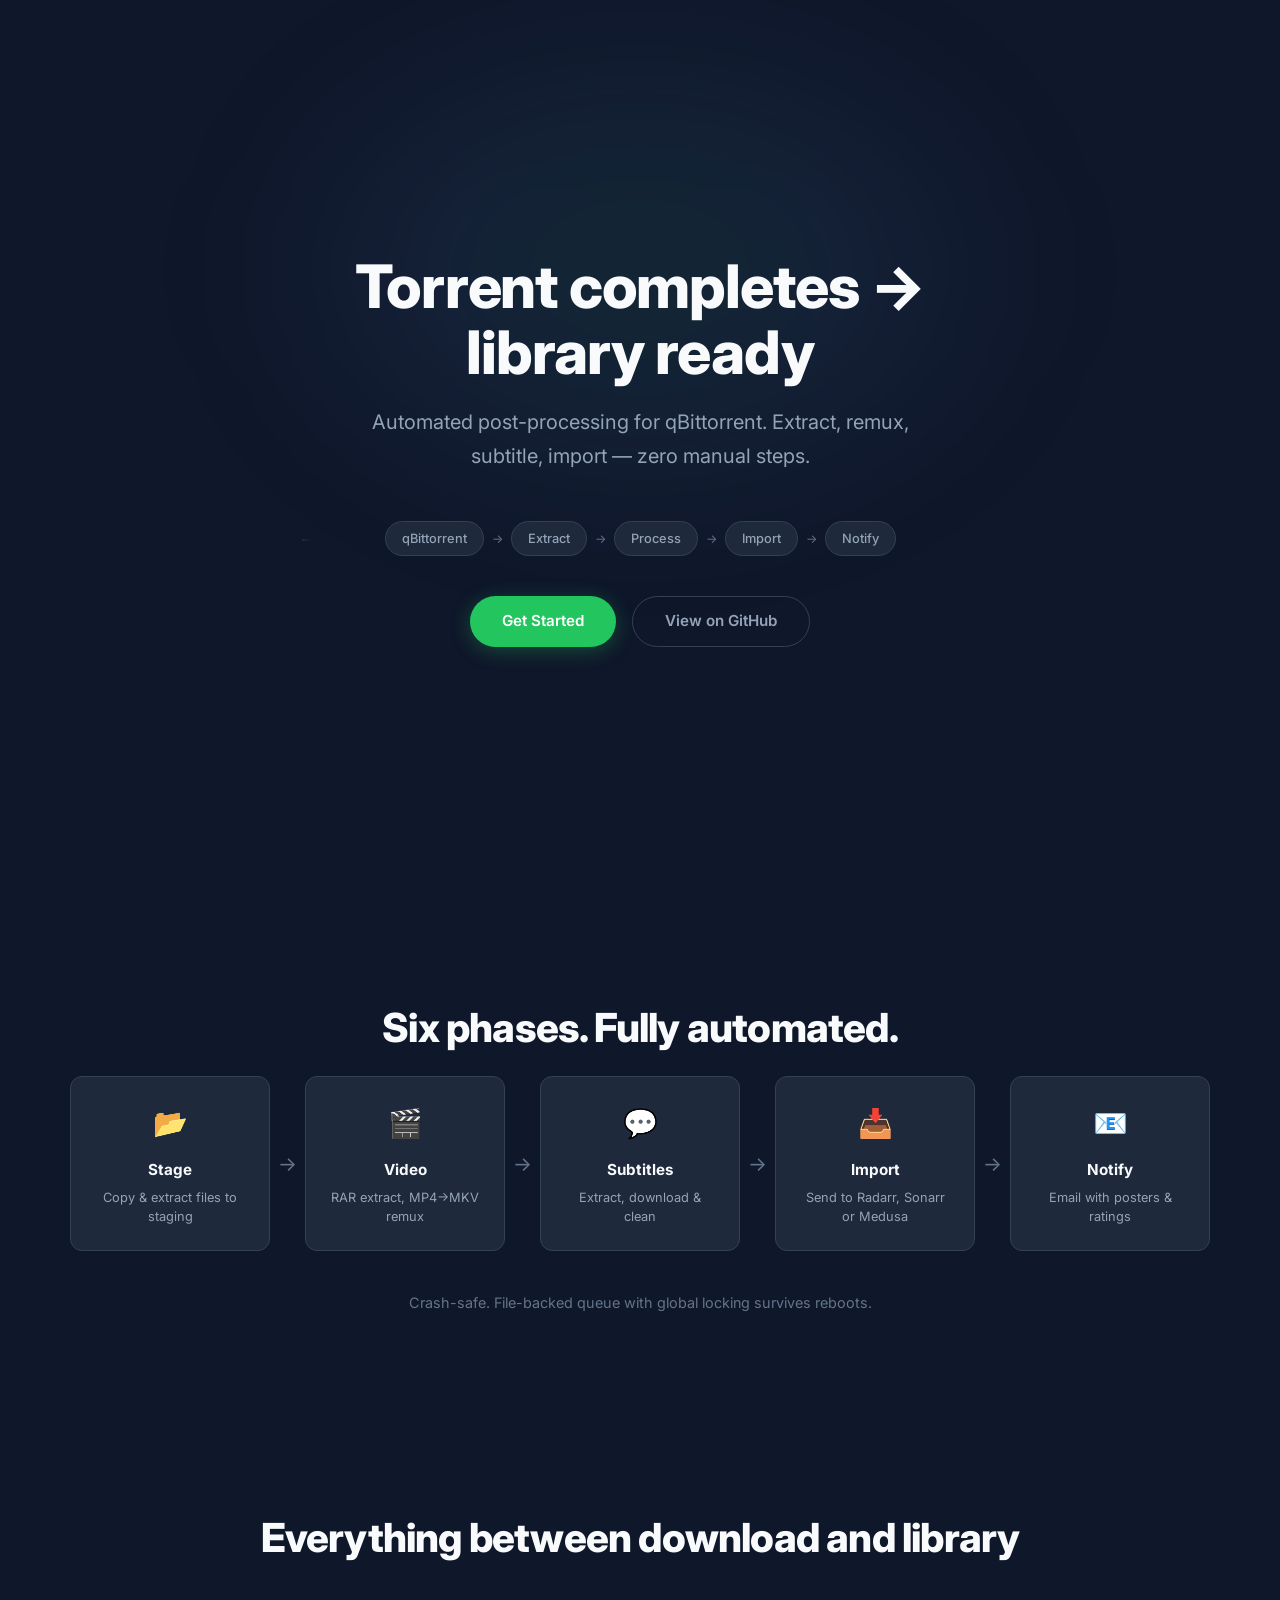
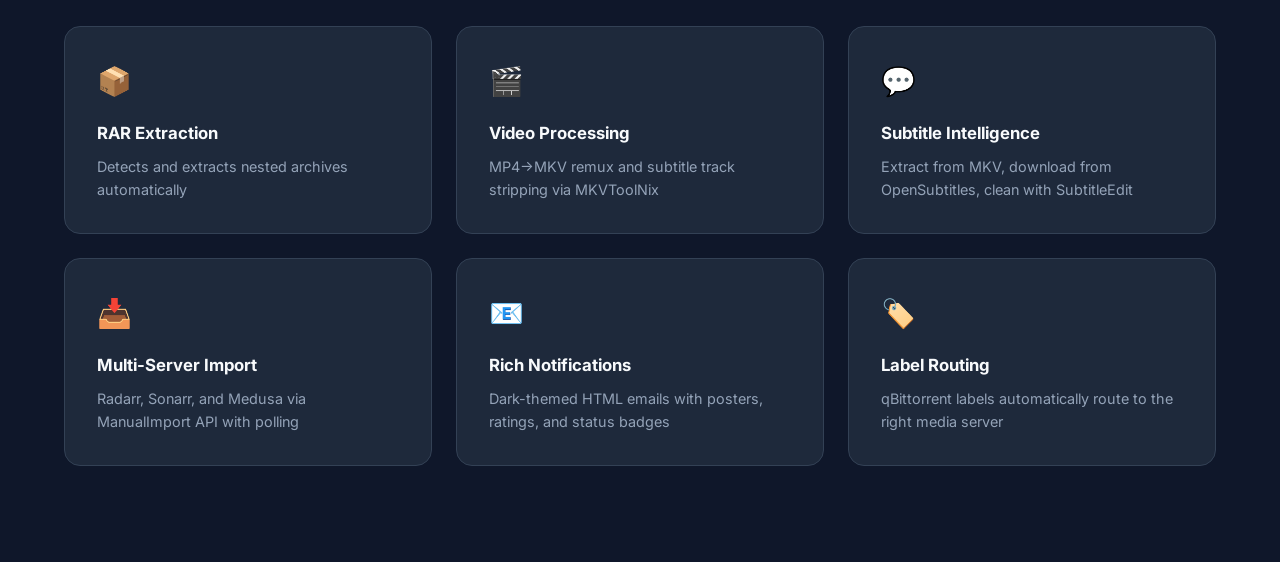
==== docs/index.html @ 5f1cfbbf "feat: scaffold landing page with hero, pipeline, and features Co-Authored-By: Claude Opus 4.6 <norep" ====
<!DOCTYPE html>
<html lang="en">
<head>
  <meta charset="UTF-8">
  <meta name="viewport" content="width=device-width, initial-scale=1.0">
  <title>Stagearr — Automated Media Processing Pipeline</title>

  <!-- Open Graph -->
  <meta property="og:title" content="Stagearr — Automated Media Processing Pipeline">
  <meta property="og:description" content="Automated post-processing for qBittorrent. Extract, remux, subtitle, import — zero manual steps.">
  <meta property="og:type" content="website">
  <meta property="og:locale" content="en_US">

  <!-- Fonts -->
  <link rel="preconnect" href="https://fonts.googleapis.com">
  <link rel="preconnect" href="https://fonts.gstatic.com" crossorigin>
  <link href="https://fonts.googleapis.com/css2?family=Inter:wght@400;500;600;700;800&display=swap" rel="stylesheet">

  <style>
    /* ── Custom Properties ── */
    :root {
      --bg-page: #0f172a;
      --bg-card: #1e293b;
      --bg-card-hover: #253347;
      --green: #22c55e;
      --amber: #f59e0b;
      --red: #ef4444;
      --blue: #60a5fa;
      --text-primary: #f8fafc;
      --text-secondary: #94a3b8;
      --text-muted: #64748b;
      --border: #334155;
      --imdb-yellow: #f5c518;
      --tomato-red: #fa320a;
      --metacritic-green: #66cc33;
    }

    /* ── CSS Reset ── */
    *, *::before, *::after {
      margin: 0;
      padding: 0;
      box-sizing: border-box;
    }

    html {
      scroll-behavior: smooth;
    }

    body {
      font-family: 'Inter', system-ui, -apple-system, sans-serif;
      background: var(--bg-page);
      color: var(--text-primary);
      line-height: 1.6;
      -webkit-font-smoothing: antialiased;
      -moz-osx-font-smoothing: grayscale;
    }

    img, svg { display: block; max-width: 100%; }
    a { color: inherit; text-decoration: none; }
    button { font: inherit; cursor: pointer; border: none; background: none; }

    /* ── Layout ── */
    .container {
      max-width: 1200px;
      margin: 0 auto;
      padding: 0 1.5rem;
    }

    section {
      padding: 5rem 0;
    }

    /* ── Animation System ── */
    [data-animate] {
      opacity: 0;
      transform: translateY(20px);
      transition: opacity 0.6s ease, transform 0.6s ease;
      transition-delay: var(--delay, 0s);
    }

    [data-animate].visible {
      opacity: 1;
      transform: translateY(0);
    }

    /* ── Hero Section ── */
    .hero {
      min-height: 100vh;
      display: flex;
      align-items: center;
      justify-content: center;
      text-align: center;
      position: relative;
      overflow: hidden;
      padding: 2rem 0;
    }

    .hero-glow {
      position: absolute;
      top: 30%;
      left: 50%;
      transform: translate(-50%, -50%);
      width: 800px;
      height: 500px;
      background: radial-gradient(ellipse at center,
        rgba(34, 197, 94, 0.10) 0%,
        rgba(96, 165, 250, 0.08) 40%,
        transparent 70%);
      filter: blur(80px);
      pointer-events: none;
      z-index: 0;
    }

    .hero-content {
      position: relative;
      z-index: 1;
      max-width: 800px;
      margin: 0 auto;
      padding: 0 1.5rem;
    }

    .hero h1 {
      font-size: clamp(2rem, 5vw, 3.75rem);
      font-weight: 800;
      letter-spacing: -0.02em;
      line-height: 1.1;
      margin-bottom: 1.25rem;
    }

    .hero-subtitle {
      font-size: clamp(1rem, 2vw, 1.25rem);
      color: var(--text-secondary);
      max-width: 560px;
      margin: 0 auto 3rem;
      line-height: 1.7;
    }

    /* ── Pipeline Teaser ── */
    .pipeline-teaser {
      display: flex;
      align-items: center;
      justify-content: center;
      gap: 0.5rem;
      margin-bottom: 2.5rem;
      flex-wrap: wrap;
      position: relative;
    }

    .pipeline-teaser .pill {
      background: var(--bg-card);
      border: 1px solid var(--border);
      border-radius: 999px;
      padding: 0.4rem 1rem;
      font-size: 0.8rem;
      font-weight: 500;
      color: var(--text-secondary);
      white-space: nowrap;
      position: relative;
      z-index: 1;
    }

    .pipeline-teaser .arrow {
      color: var(--text-muted);
      font-size: 0.75rem;
      flex-shrink: 0;
    }

    /* Flowing dot */
    .pipeline-track {
      position: absolute;
      top: 50%;
      left: 5%;
      width: 90%;
      height: 2px;
      z-index: 0;
      overflow: hidden;
      pointer-events: none;
    }

    .pipeline-dot {
      position: absolute;
      top: -3px;
      left: -8px;
      width: 8px;
      height: 8px;
      background: var(--green);
      border-radius: 50%;
      box-shadow: 0 0 12px var(--green);
      animation: flowDot 3s ease-in-out infinite;
    }

    @keyframes flowDot {
      0%   { left: -8px; opacity: 0; }
      10%  { opacity: 1; }
      90%  { opacity: 1; }
      100% { left: 100%; opacity: 0; }
    }

    /* ── CTA Buttons ── */
    .cta-group {
      display: flex;
      gap: 1rem;
      justify-content: center;
      flex-wrap: wrap;
    }

    .btn {
      display: inline-flex;
      align-items: center;
      justify-content: center;
      padding: 0.75rem 2rem;
      border-radius: 999px;
      font-weight: 600;
      font-size: 0.95rem;
      transition: transform 0.2s ease, box-shadow 0.2s ease, background 0.2s ease, border-color 0.2s ease;
    }

    .btn:hover {
      transform: translateY(-2px);
    }

    .btn-primary {
      background: var(--green);
      color: #fff;
      box-shadow: 0 4px 20px rgba(34, 197, 94, 0.3);
    }

    .btn-primary:hover {
      box-shadow: 0 6px 28px rgba(34, 197, 94, 0.45);
    }

    .btn-outline {
      border: 1px solid var(--border);
      color: var(--text-secondary);
    }

    .btn-outline:hover {
      border-color: var(--text-secondary);
      color: var(--text-primary);
    }

    /* ── Section Titles ── */
    .section-title {
      text-align: center;
      font-size: clamp(1.5rem, 3.5vw, 2.5rem);
      font-weight: 800;
      letter-spacing: -0.02em;
      margin-bottom: 1rem;
    }

    .section-subtitle {
      text-align: center;
      color: var(--text-secondary);
      max-width: 520px;
      margin: 0 auto 3.5rem;
      font-size: 1.05rem;
    }

    /* ── Pipeline Visualization ── */
    .pipeline-section {
      padding: 6rem 0;
    }

    .phase-row {
      display: flex;
      align-items: stretch;
      justify-content: center;
      gap: 0;
      margin-bottom: 2.5rem;
    }

    .phase-card {
      background: var(--bg-card);
      border: 1px solid var(--border);
      border-radius: 12px;
      padding: 1.5rem;
      text-align: center;
      flex: 1;
      max-width: 200px;
      transition: border-color 0.3s ease;
    }

    .phase-card:hover {
      border-color: var(--green);
    }

    .phase-icon {
      font-size: 1.75rem;
      margin-bottom: 0.75rem;
    }

    .phase-name {
      font-weight: 700;
      font-size: 0.95rem;
      margin-bottom: 0.35rem;
    }

    .phase-desc {
      font-size: 0.8rem;
      color: var(--text-secondary);
      line-height: 1.5;
    }

    .phase-arrow {
      display: flex;
      align-items: center;
      padding: 0 0.5rem;
      color: var(--text-muted);
      font-size: 1.25rem;
      flex-shrink: 0;
      animation: arrowPulse 2s ease-in-out infinite;
    }

    @keyframes arrowPulse {
      0%, 100% { opacity: 0.4; }
      50%      { opacity: 1; }
    }

    .pipeline-note {
      text-align: center;
      color: var(--text-muted);
      font-size: 0.9rem;
      max-width: 520px;
      margin: 0 auto;
    }

    /* ── Feature Cards ── */
    .features-section {
      padding: 6rem 0;
    }

    .feature-grid {
      display: grid;
      grid-template-columns: repeat(3, 1fr);
      gap: 1.5rem;
    }

    .feature-card {
      background: var(--bg-card);
      border: 1px solid var(--border);
      border-radius: 16px;
      padding: 2rem;
      transition: transform 0.3s ease, border-color 0.3s ease, background 0.3s ease;
    }

    .feature-card:hover {
      transform: translateY(-4px);
      border-color: var(--green);
      background: var(--bg-card-hover);
    }

    .feature-icon {
      font-size: 1.75rem;
      margin-bottom: 1rem;
    }

    .feature-name {
      font-weight: 700;
      font-size: 1.05rem;
      margin-bottom: 0.5rem;
    }

    .feature-desc {
      color: var(--text-secondary);
      font-size: 0.9rem;
      line-height: 1.6;
    }

    /* ── Responsive ── */

    /* Tablet: 768px */
    @media (max-width: 768px) {
      .feature-grid {
        grid-template-columns: repeat(2, 1fr);
      }

      .phase-row {
        flex-direction: column;
        align-items: center;
        gap: 0;
      }

      .phase-card {
        max-width: 280px;
        width: 100%;
      }

      .phase-arrow {
        transform: rotate(90deg);
        padding: 0.35rem 0;
      }

      .cta-group {
        flex-direction: column;
        align-items: center;
      }

      .btn {
        width: 100%;
        max-width: 280px;
      }
    }

    /* Mobile: below 768px single col for features handled above,
       below 480px tighten up */
    @media (max-width: 480px) {
      .feature-grid {
        grid-template-columns: 1fr;
      }

      section {
        padding: 3.5rem 0;
      }

      .pipeline-section,
      .features-section {
        padding: 4rem 0;
      }
    }

    /* Desktop: above 1024px — defaults are fine */
  </style>
</head>
<body>

  <!-- ════════════════════════════════════════════
       HERO
       ════════════════════════════════════════════ -->
  <section class="hero">
    <div class="hero-glow" aria-hidden="true"></div>
    <div class="hero-content">
      <h1 data-animate>Torrent completes → library ready</h1>
      <p class="hero-subtitle" data-animate style="--delay: 0.1s">
        Automated post-processing for qBittorrent. Extract, remux, subtitle, import — zero manual steps.
      </p>

      <div class="pipeline-teaser" data-animate style="--delay: 0.2s">
        <span class="pill">qBittorrent</span>
        <span class="arrow">→</span>
        <span class="pill">Extract</span>
        <span class="arrow">→</span>
        <span class="pill">Process</span>
        <span class="arrow">→</span>
        <span class="pill">Import</span>
        <span class="arrow">→</span>
        <span class="pill">Notify</span>
        <div class="pipeline-track" aria-hidden="true">
          <div class="pipeline-dot"></div>
        </div>
      </div>

      <div class="cta-group" data-animate style="--delay: 0.35s">
        <a href="#" class="btn btn-primary">Get Started</a>
        <a href="#" class="btn btn-outline">View on GitHub</a>
      </div>
    </div>
  </section>

  <!-- ════════════════════════════════════════════
       PIPELINE VISUALIZATION
       ════════════════════════════════════════════ -->
  <section class="pipeline-section">
    <div class="container">
      <h2 class="section-title" data-animate>Six phases. Fully automated.</h2>

      <div class="phase-row">
        <div class="phase-card" data-animate style="--delay: 0.05s">
          <div class="phase-icon">&#x1F4C2;</div>
          <div class="phase-name">Stage</div>
          <div class="phase-desc">Copy &amp; extract files to staging</div>
        </div>
        <div class="phase-arrow" aria-hidden="true">→</div>

        <div class="phase-card" data-animate style="--delay: 0.15s">
          <div class="phase-icon">&#x1F3AC;</div>
          <div class="phase-name">Video</div>
          <div class="phase-desc">RAR extract, MP4→MKV remux</div>
        </div>
        <div class="phase-arrow" aria-hidden="true">→</div>

        <div class="phase-card" data-animate style="--delay: 0.25s">
          <div class="phase-icon">&#x1F4AC;</div>
          <div class="phase-name">Subtitles</div>
          <div class="phase-desc">Extract, download &amp; clean</div>
        </div>
        <div class="phase-arrow" aria-hidden="true">→</div>

        <div class="phase-card" data-animate style="--delay: 0.35s">
          <div class="phase-icon">&#x1F4E5;</div>
          <div class="phase-name">Import</div>
          <div class="phase-desc">Send to Radarr, Sonarr or Medusa</div>
        </div>
        <div class="phase-arrow" aria-hidden="true">→</div>

        <div class="phase-card" data-animate style="--delay: 0.45s">
          <div class="phase-icon">&#x1F4E7;</div>
          <div class="phase-name">Notify</div>
          <div class="phase-desc">Email with posters &amp; ratings</div>
        </div>
      </div>

      <p class="pipeline-note" data-animate style="--delay: 0.55s">
        Crash-safe. File-backed queue with global locking survives reboots.
      </p>
    </div>
  </section>

  <!-- ════════════════════════════════════════════
       FEATURE CARDS
       ════════════════════════════════════════════ -->
  <section class="features-section">
    <div class="container">
      <h2 class="section-title" data-animate>Everything between download and library</h2>
      <div style="margin-bottom: 3.5rem"></div>

      <div class="feature-grid">
        <div class="feature-card" data-animate style="--delay: 0.05s">
          <div class="feature-icon">&#x1F4E6;</div>
          <div class="feature-name">RAR Extraction</div>
          <div class="feature-desc">Detects and extracts nested archives automatically</div>
        </div>

        <div class="feature-card" data-animate style="--delay: 0.1s">
          <div class="feature-icon">&#x1F3AC;</div>
          <div class="feature-name">Video Processing</div>
          <div class="feature-desc">MP4→MKV remux and subtitle track stripping via MKVToolNix</div>
        </div>

        <div class="feature-card" data-animate style="--delay: 0.15s">
          <div class="feature-icon">&#x1F4AC;</div>
          <div class="feature-name">Subtitle Intelligence</div>
          <div class="feature-desc">Extract from MKV, download from OpenSubtitles, clean with SubtitleEdit</div>
        </div>

        <div class="feature-card" data-animate style="--delay: 0.2s">
          <div class="feature-icon">&#x1F4E5;</div>
          <div class="feature-name">Multi-Server Import</div>
          <div class="feature-desc">Radarr, Sonarr, and Medusa via ManualImport API with polling</div>
        </div>

        <div class="feature-card" data-animate style="--delay: 0.25s">
          <div class="feature-icon">&#x1F4E7;</div>
          <div class="feature-name">Rich Notifications</div>
          <div class="feature-desc">Dark-themed HTML emails with posters, ratings, and status badges</div>
        </div>

        <div class="feature-card" data-animate style="--delay: 0.3s">
          <div class="feature-icon">&#x1F3F7;&#xFE0F;</div>
          <div class="feature-name">Label Routing</div>
          <div class="feature-desc">qBittorrent labels automatically route to the right media server</div>
        </div>
      </div>
    </div>
  </section>

  <!-- IntersectionObserver for scroll animations -->
  <script>
    document.addEventListener('DOMContentLoaded', () => {
      const observer = new IntersectionObserver((entries) => {
        entries.forEach(entry => {
          if (entry.isIntersecting) {
            entry.target.classList.add('visible');
            observer.unobserve(entry.target);
          }
        });
      }, { threshold: 0.1 });

      document.querySelectorAll('[data-animate]').forEach(el => observer.observe(el));
    });
  </script>

</body>
</html>
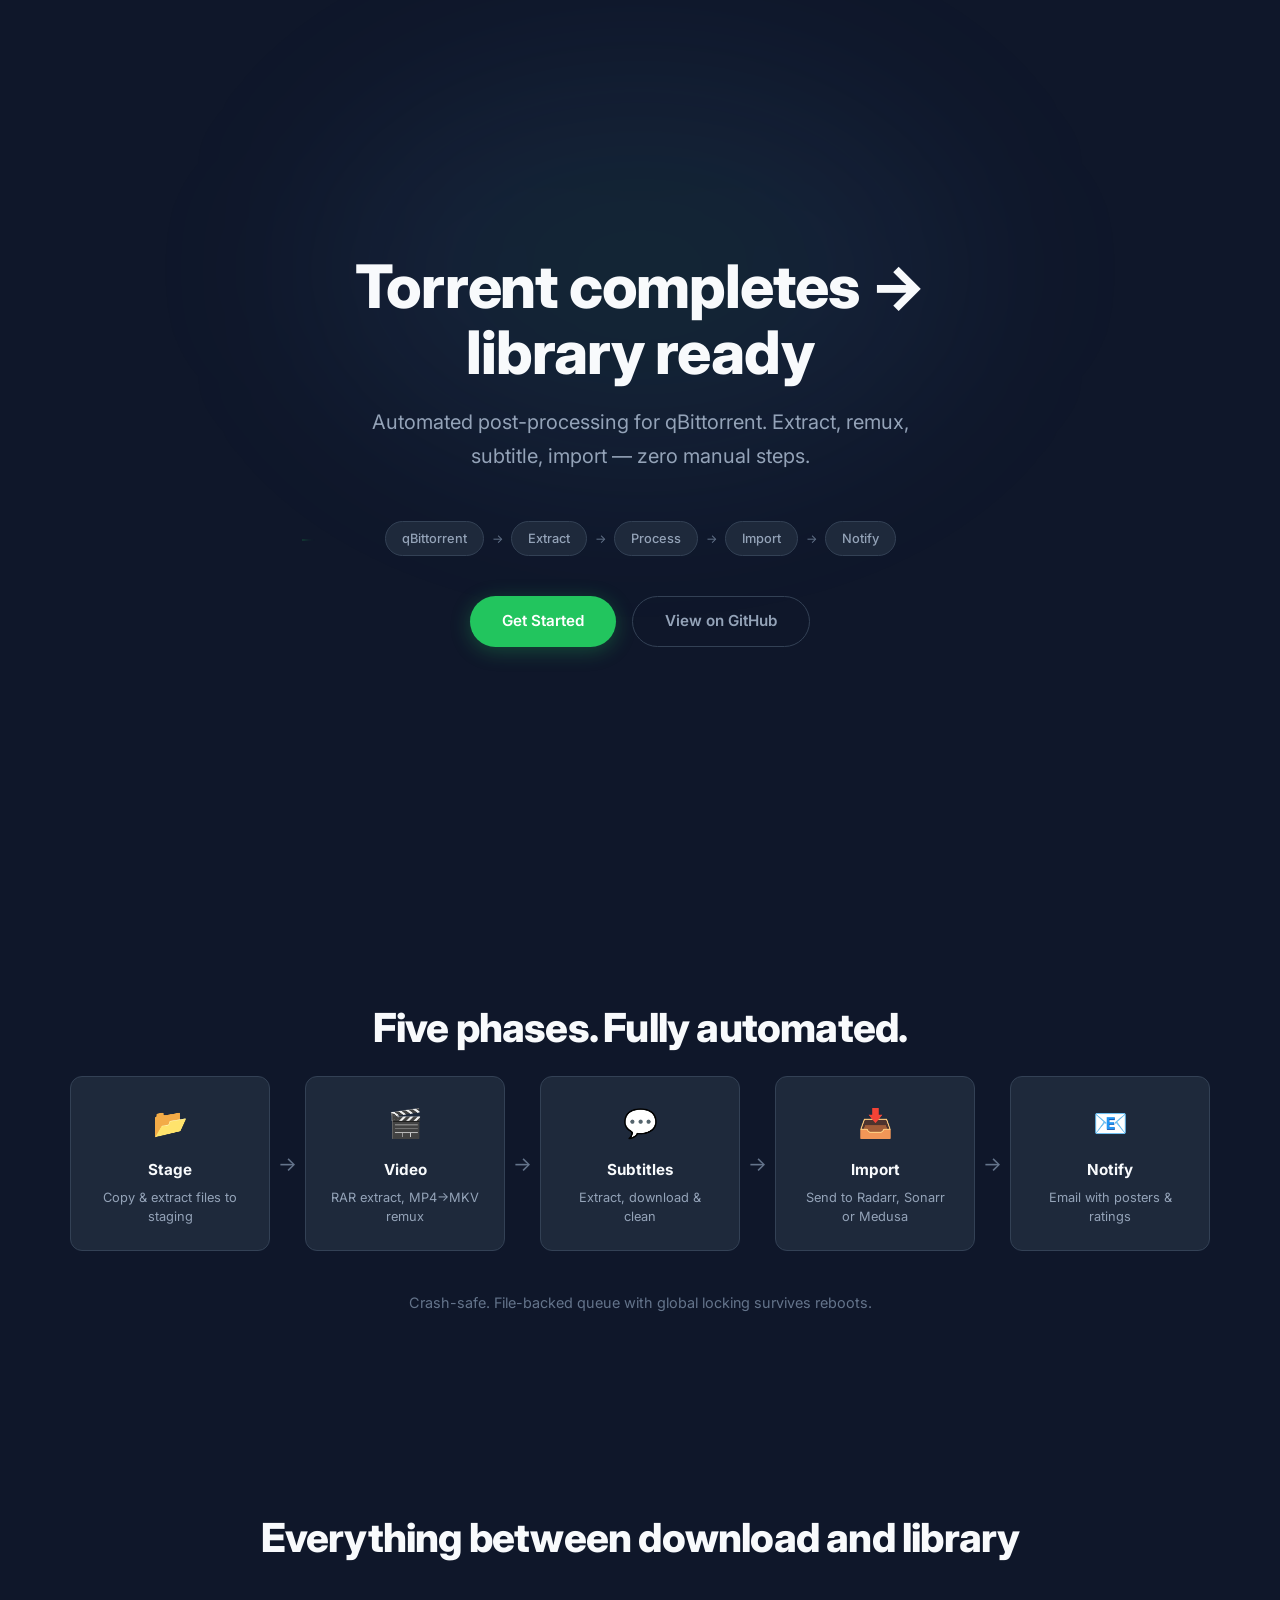
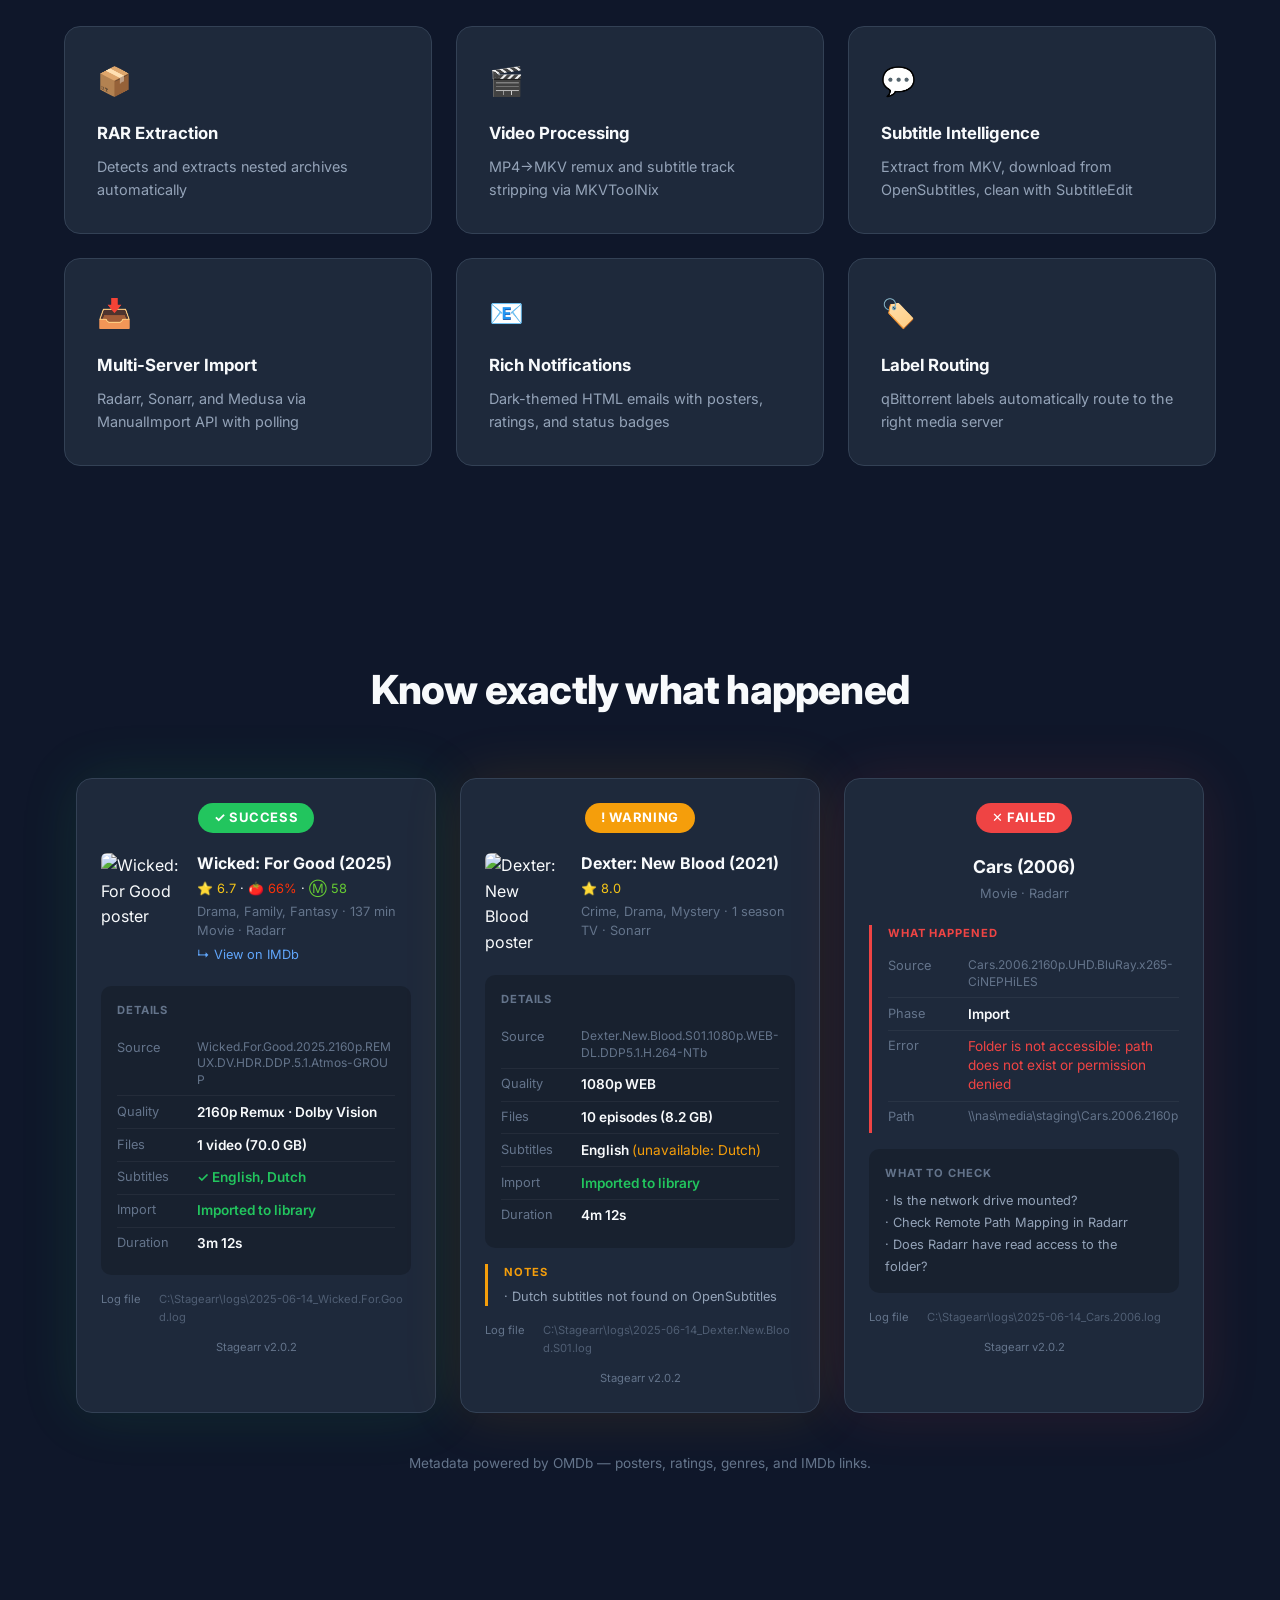
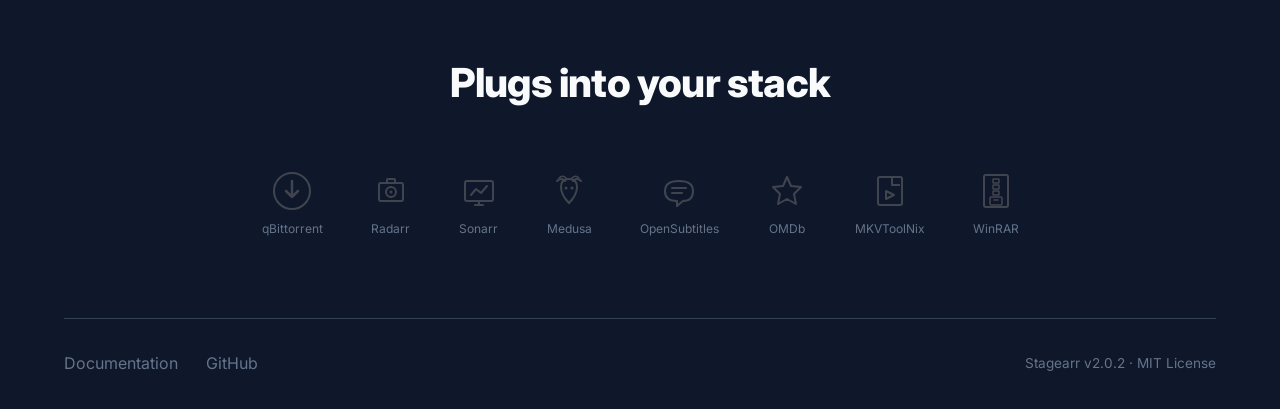
==== commit e8773b1d: "feat: complete landing page with email showcase, integrations, and footer Add email HTML mockups (su" ====
--- a/docs/index.html
+++ b/docs/index.html
@@ -419,6 +419,381 @@
     }
 
     /* Desktop: above 1024px — defaults are fine */
+
+    /* ── Email Showcase ── */
+    .email-section {
+      padding: 6rem 0;
+    }
+
+    .email-showcase {
+      display: flex;
+      justify-content: center;
+      gap: 1.5rem;
+      flex-wrap: wrap;
+    }
+
+    .email-card {
+      background: var(--bg-card);
+      border: 1px solid var(--border);
+      border-radius: 16px;
+      padding: 1.5rem;
+      max-width: 360px;
+      width: 100%;
+      transition: transform 0.4s ease;
+    }
+
+    .email-card:hover {
+      transform: perspective(800px) rotateY(2deg) scale(1.02);
+    }
+
+    .email-card--success {
+      box-shadow: 0 0 60px rgba(34, 197, 94, 0.12);
+    }
+
+    .email-card--warning {
+      box-shadow: 0 0 60px rgba(245, 158, 11, 0.12);
+    }
+
+    .email-card--failed {
+      box-shadow: 0 0 60px rgba(239, 68, 68, 0.12);
+    }
+
+    /* Badge */
+    .email-badge {
+      display: inline-block;
+      padding: 0.3rem 1rem;
+      border-radius: 999px;
+      font-weight: 700;
+      font-size: 0.8125rem;
+      letter-spacing: 0.05em;
+      color: #fff;
+      text-align: center;
+      margin: 0 auto 1.25rem;
+    }
+
+    .email-badge-wrap {
+      text-align: center;
+    }
+
+    .email-badge--success { background: var(--green); }
+    .email-badge--warning { background: var(--amber); }
+    .email-badge--failed  { background: var(--red); }
+
+    /* Metadata row */
+    .email-meta {
+      display: flex;
+      gap: 1rem;
+      margin-bottom: 1.25rem;
+    }
+
+    .email-poster {
+      width: 80px;
+      min-width: 80px;
+      border-radius: 6px;
+      object-fit: cover;
+    }
+
+    .email-meta-text {
+      flex: 1;
+      min-width: 0;
+    }
+
+    .email-title {
+      font-weight: 700;
+      font-size: 1rem;
+      line-height: 1.3;
+      margin-bottom: 0.3rem;
+    }
+
+    .email-ratings {
+      font-size: 0.8rem;
+      margin-bottom: 0.2rem;
+    }
+
+    .email-ratings .imdb  { color: var(--imdb-yellow); }
+    .email-ratings .rt    { color: var(--tomato-red); }
+    .email-ratings .mc    { color: var(--metacritic-green); }
+
+    .email-genre,
+    .email-label-info {
+      font-size: 0.8rem;
+      color: var(--text-muted);
+      line-height: 1.5;
+    }
+
+    .email-link {
+      font-size: 0.8rem;
+      color: var(--blue);
+    }
+
+    /* Details inner card */
+    .email-details {
+      background: rgba(0, 0, 0, 0.2);
+      border-radius: 10px;
+      padding: 1rem;
+      margin-bottom: 1rem;
+    }
+
+    .email-details-label {
+      font-size: 0.7rem;
+      font-weight: 700;
+      letter-spacing: 0.08em;
+      color: var(--text-muted);
+      text-transform: uppercase;
+      margin-bottom: 0.75rem;
+    }
+
+    .email-detail-row {
+      display: flex;
+      padding: 0.4rem 0;
+      border-bottom: 1px solid rgba(255, 255, 255, 0.05);
+      font-size: 0.85rem;
+      line-height: 1.4;
+    }
+
+    .email-detail-row:last-child {
+      border-bottom: none;
+    }
+
+    .email-detail-key {
+      width: 80px;
+      min-width: 80px;
+      color: var(--text-muted);
+      font-size: 0.8rem;
+    }
+
+    .email-detail-val {
+      flex: 1;
+      min-width: 0;
+      font-weight: 600;
+    }
+
+    .email-detail-val--source {
+      font-weight: 400;
+      font-size: 0.75rem;
+      color: var(--text-muted);
+      word-break: break-all;
+    }
+
+    .email-detail-val--green {
+      color: var(--green);
+    }
+
+    .email-detail-val--amber {
+      color: var(--amber);
+    }
+
+    .email-detail-val--red {
+      color: var(--red);
+    }
+
+    /* Notes section */
+    .email-notes {
+      border-left: 3px solid var(--amber);
+      padding-left: 1rem;
+      margin-bottom: 1rem;
+    }
+
+    .email-notes-header {
+      font-size: 0.7rem;
+      font-weight: 700;
+      letter-spacing: 0.08em;
+      color: var(--amber);
+      text-transform: uppercase;
+      margin-bottom: 0.35rem;
+    }
+
+    .email-notes-item {
+      font-size: 0.8rem;
+      color: var(--text-secondary);
+      line-height: 1.5;
+    }
+
+    /* What happened / What to check (failed card) */
+    .email-what-happened {
+      border-left: 3px solid var(--red);
+      padding-left: 1rem;
+      margin-bottom: 1rem;
+    }
+
+    .email-what-happened-header {
+      font-size: 0.7rem;
+      font-weight: 700;
+      letter-spacing: 0.08em;
+      color: var(--red);
+      text-transform: uppercase;
+      margin-bottom: 0.5rem;
+    }
+
+    .email-what-to-check {
+      background: rgba(0, 0, 0, 0.2);
+      border-radius: 10px;
+      padding: 1rem;
+      margin-bottom: 1rem;
+    }
+
+    .email-what-to-check-header {
+      font-size: 0.7rem;
+      font-weight: 700;
+      letter-spacing: 0.08em;
+      color: var(--text-muted);
+      text-transform: uppercase;
+      margin-bottom: 0.5rem;
+    }
+
+    .email-check-item {
+      font-size: 0.8rem;
+      color: var(--text-secondary);
+      line-height: 1.7;
+    }
+
+    /* Failed card centered title */
+    .email-failed-title {
+      text-align: center;
+      font-weight: 700;
+      font-size: 1.1rem;
+      margin-bottom: 0.2rem;
+    }
+
+    .email-failed-subtitle {
+      text-align: center;
+      font-size: 0.8rem;
+      color: var(--text-muted);
+      margin-bottom: 1.25rem;
+    }
+
+    /* Log + footer */
+    .email-log {
+      font-size: 0.7rem;
+      color: var(--text-muted);
+      display: flex;
+      gap: 0.5rem;
+      margin-bottom: 0.75rem;
+    }
+
+    .email-log-label {
+      min-width: 50px;
+    }
+
+    .email-log-path {
+      word-break: break-all;
+      opacity: 0.7;
+    }
+
+    .email-footer {
+      text-align: center;
+      font-size: 0.7rem;
+      color: var(--text-muted);
+    }
+
+    .email-tagline {
+      text-align: center;
+      color: var(--text-muted);
+      font-size: 0.85rem;
+      margin-top: 2.5rem;
+    }
+
+    /* Email responsive */
+    @media (max-width: 768px) {
+      .email-showcase {
+        flex-direction: column;
+        align-items: center;
+      }
+
+      .email-card {
+        max-width: none;
+      }
+    }
+
+    /* ── Integration Logos ── */
+    .integrations-section {
+      padding: 5rem 0;
+    }
+
+    .integrations {
+      display: flex;
+      flex-wrap: wrap;
+      justify-content: center;
+      gap: 3rem;
+      align-items: center;
+    }
+
+    .integration-item {
+      display: flex;
+      flex-direction: column;
+      align-items: center;
+      gap: 0.5rem;
+      text-decoration: none;
+    }
+
+    .integration-item svg {
+      height: 40px;
+      width: 40px;
+      fill: var(--text-muted);
+      opacity: 0.5;
+      filter: grayscale(100%);
+      transition: 0.3s;
+    }
+
+    .integration-item:hover svg {
+      opacity: 1;
+      filter: grayscale(0%);
+      fill: var(--text-primary);
+    }
+
+    .integration-item span {
+      font-size: 0.75rem;
+      color: var(--text-muted);
+      transition: color 0.3s;
+    }
+
+    .integration-item:hover span {
+      color: var(--text-primary);
+    }
+
+    @media (max-width: 768px) {
+      .integrations {
+        gap: 2rem;
+      }
+    }
+
+    /* ── Footer ── */
+    .footer {
+      display: flex;
+      justify-content: space-between;
+      align-items: center;
+      padding: 2rem 0;
+      border-top: 1px solid var(--border);
+    }
+
+    .footer a {
+      color: var(--text-muted);
+      text-decoration: none;
+      transition: color 0.2s;
+      margin-right: 1.5rem;
+    }
+
+    .footer a:hover {
+      color: var(--text-primary);
+    }
+
+    .footer-right {
+      color: var(--text-muted);
+      font-size: 0.85rem;
+    }
+
+    @media (max-width: 768px) {
+      .footer {
+        flex-direction: column;
+        text-align: center;
+        gap: 1rem;
+      }
+
+      .footer a {
+        margin-right: 0;
+        margin: 0 0.75rem;
+      }
+    }
   </style>
 </head>
 <body>
@@ -450,8 +825,8 @@
       </div>
 
       <div class="cta-group" data-animate style="--delay: 0.35s">
-        <a href="#" class="btn btn-primary">Get Started</a>
-        <a href="#" class="btn btn-outline">View on GitHub</a>
+        <a href="https://github.com/Rouzax/TorrentScript/wiki" class="btn btn-primary">Get Started</a>
+        <a href="https://github.com/Rouzax/TorrentScript" class="btn btn-outline">View on GitHub</a>
       </div>
     </div>
   </section>
@@ -461,7 +836,7 @@
        ════════════════════════════════════════════ -->
   <section class="pipeline-section">
     <div class="container">
-      <h2 class="section-title" data-animate>Six phases. Fully automated.</h2>
+      <h2 class="section-title" data-animate>Five phases. Fully automated.</h2>
 
       <div class="phase-row">
         <div class="phase-card" data-animate style="--delay: 0.05s">
@@ -552,6 +927,296 @@
       </div>
     </div>
   </section>
+
+  <!-- ════════════════════════════════════════════
+       EMAIL SHOWCASE
+       ════════════════════════════════════════════ -->
+  <section class="email-section">
+    <div class="container">
+      <h2 class="section-title" data-animate>Know exactly what happened</h2>
+      <div style="margin-bottom: 3.5rem"></div>
+
+      <div class="email-showcase">
+
+        <!-- ── Success Email ── -->
+        <div class="email-card email-card--success" data-animate style="--delay: 0.05s">
+          <div class="email-badge-wrap">
+            <span class="email-badge email-badge--success">&#x2713; SUCCESS</span>
+          </div>
+
+          <div class="email-meta">
+            <img class="email-poster" src="https://m.media-amazon.com/images/M/MV5BNzRhNTE4ZTYtNTM0Mi00MzU3LTk4MTktYWE3MzQ2NTU0MDNlXkEyXkFqcGc@._V1_SX300.jpg" alt="Wicked: For Good poster">
+            <div class="email-meta-text">
+              <div class="email-title">Wicked: For Good (2025)</div>
+              <div class="email-ratings">
+                <span class="imdb">&#x2B50; 6.7</span> &middot;
+                <span class="rt">&#x1F345; 66%</span> &middot;
+                <span class="mc">&#x24C2; 58</span>
+              </div>
+              <div class="email-genre">Drama, Family, Fantasy &middot; 137 min</div>
+              <div class="email-label-info">Movie &middot; Radarr</div>
+              <a href="#" class="email-link">&#x21B3; View on IMDb</a>
+            </div>
+          </div>
+
+          <div class="email-details">
+            <div class="email-details-label">Details</div>
+            <div class="email-detail-row">
+              <span class="email-detail-key">Source</span>
+              <span class="email-detail-val email-detail-val--source">Wicked.For.Good.2025.2160p.REMUX.DV.HDR.DDP.5.1.Atmos-GROUP</span>
+            </div>
+            <div class="email-detail-row">
+              <span class="email-detail-key">Quality</span>
+              <span class="email-detail-val">2160p Remux &middot; Dolby Vision</span>
+            </div>
+            <div class="email-detail-row">
+              <span class="email-detail-key">Files</span>
+              <span class="email-detail-val">1 video (70.0 GB)</span>
+            </div>
+            <div class="email-detail-row">
+              <span class="email-detail-key">Subtitles</span>
+              <span class="email-detail-val email-detail-val--green">&#x2713; English, Dutch</span>
+            </div>
+            <div class="email-detail-row">
+              <span class="email-detail-key">Import</span>
+              <span class="email-detail-val email-detail-val--green">Imported to library</span>
+            </div>
+            <div class="email-detail-row">
+              <span class="email-detail-key">Duration</span>
+              <span class="email-detail-val">3m 12s</span>
+            </div>
+          </div>
+
+          <div class="email-log">
+            <span class="email-log-label">Log file</span>
+            <span class="email-log-path">C:\Stagearr\logs\2025-06-14_Wicked.For.Good.log</span>
+          </div>
+          <div class="email-footer">Stagearr v2.0.2</div>
+        </div>
+
+        <!-- ── Warning Email ── -->
+        <div class="email-card email-card--warning" data-animate style="--delay: 0.15s">
+          <div class="email-badge-wrap">
+            <span class="email-badge email-badge--warning">! WARNING</span>
+          </div>
+
+          <div class="email-meta">
+            <img class="email-poster" src="https://m.media-amazon.com/images/M/MV5BZGY4YjY5MGItNzM2NS00Y2M1LWFkYTYtZjI0ZDk3NTE0NmE0XkEyXkFqcGc@._V1_SX300.jpg" alt="Dexter: New Blood poster">
+            <div class="email-meta-text">
+              <div class="email-title">Dexter: New Blood (2021)</div>
+              <div class="email-ratings">
+                <span class="imdb">&#x2B50; 8.0</span>
+              </div>
+              <div class="email-genre">Crime, Drama, Mystery &middot; 1 season</div>
+              <div class="email-label-info">TV &middot; Sonarr</div>
+            </div>
+          </div>
+
+          <div class="email-details">
+            <div class="email-details-label">Details</div>
+            <div class="email-detail-row">
+              <span class="email-detail-key">Source</span>
+              <span class="email-detail-val email-detail-val--source">Dexter.New.Blood.S01.1080p.WEB-DL.DDP5.1.H.264-NTb</span>
+            </div>
+            <div class="email-detail-row">
+              <span class="email-detail-key">Quality</span>
+              <span class="email-detail-val">1080p WEB</span>
+            </div>
+            <div class="email-detail-row">
+              <span class="email-detail-key">Files</span>
+              <span class="email-detail-val">10 episodes (8.2 GB)</span>
+            </div>
+            <div class="email-detail-row">
+              <span class="email-detail-key">Subtitles</span>
+              <span class="email-detail-val">English <span class="email-detail-val--amber" style="font-weight:400">(unavailable: Dutch)</span></span>
+            </div>
+            <div class="email-detail-row">
+              <span class="email-detail-key">Import</span>
+              <span class="email-detail-val email-detail-val--green">Imported to library</span>
+            </div>
+            <div class="email-detail-row">
+              <span class="email-detail-key">Duration</span>
+              <span class="email-detail-val">4m 12s</span>
+            </div>
+          </div>
+
+          <div class="email-notes">
+            <div class="email-notes-header">Notes</div>
+            <div class="email-notes-item">&middot; Dutch subtitles not found on OpenSubtitles</div>
+          </div>
+
+          <div class="email-log">
+            <span class="email-log-label">Log file</span>
+            <span class="email-log-path">C:\Stagearr\logs\2025-06-14_Dexter.New.Blood.S01.log</span>
+          </div>
+          <div class="email-footer">Stagearr v2.0.2</div>
+        </div>
+
+        <!-- ── Failed Email ── -->
+        <div class="email-card email-card--failed" data-animate style="--delay: 0.25s">
+          <div class="email-badge-wrap">
+            <span class="email-badge email-badge--failed">&#x2715; FAILED</span>
+          </div>
+
+          <div class="email-failed-title">Cars (2006)</div>
+          <div class="email-failed-subtitle">Movie &middot; Radarr</div>
+
+          <div class="email-what-happened">
+            <div class="email-what-happened-header">What Happened</div>
+            <div class="email-detail-row">
+              <span class="email-detail-key">Source</span>
+              <span class="email-detail-val email-detail-val--source">Cars.2006.2160p.UHD.BluRay.x265-CiNEPHiLES</span>
+            </div>
+            <div class="email-detail-row">
+              <span class="email-detail-key">Phase</span>
+              <span class="email-detail-val">Import</span>
+            </div>
+            <div class="email-detail-row">
+              <span class="email-detail-key">Error</span>
+              <span class="email-detail-val email-detail-val--red" style="font-weight:400">Folder is not accessible: path does not exist or permission denied</span>
+            </div>
+            <div class="email-detail-row">
+              <span class="email-detail-key">Path</span>
+              <span class="email-detail-val email-detail-val--source">\\nas\media\staging\Cars.2006.2160p</span>
+            </div>
+          </div>
+
+          <div class="email-what-to-check">
+            <div class="email-what-to-check-header">What to Check</div>
+            <div class="email-check-item">&middot; Is the network drive mounted?</div>
+            <div class="email-check-item">&middot; Check Remote Path Mapping in Radarr</div>
+            <div class="email-check-item">&middot; Does Radarr have read access to the folder?</div>
+          </div>
+
+          <div class="email-log">
+            <span class="email-log-label">Log file</span>
+            <span class="email-log-path">C:\Stagearr\logs\2025-06-14_Cars.2006.log</span>
+          </div>
+          <div class="email-footer">Stagearr v2.0.2</div>
+        </div>
+
+      </div>
+
+      <p class="email-tagline" data-animate style="--delay: 0.35s">
+        Metadata powered by OMDb — posters, ratings, genres, and IMDb links.
+      </p>
+    </div>
+  </section>
+
+  <!-- ════════════════════════════════════════════
+       INTEGRATION LOGOS
+       ════════════════════════════════════════════ -->
+  <section class="integrations-section">
+    <div class="container">
+      <h2 class="section-title" data-animate>Plugs into your stack</h2>
+      <div style="margin-bottom: 3.5rem"></div>
+
+      <div class="integrations" data-animate style="--delay: 0.1s">
+
+        <!-- qBittorrent -->
+        <a href="https://www.qbittorrent.org/" class="integration-item" target="_blank" rel="noopener">
+          <svg viewBox="0 0 40 40" xmlns="http://www.w3.org/2000/svg">
+            <circle cx="20" cy="20" r="18" fill="none" stroke="currentColor" stroke-width="2" style="stroke: var(--text-muted)"/>
+            <path d="M20 10 L20 26 M14 20 L20 26 L26 20" fill="none" stroke="currentColor" stroke-width="2.5" stroke-linecap="round" stroke-linejoin="round" style="stroke: var(--text-muted)"/>
+          </svg>
+          <span>qBittorrent</span>
+        </a>
+
+        <!-- Radarr -->
+        <a href="https://radarr.video/" class="integration-item" target="_blank" rel="noopener">
+          <svg viewBox="0 0 40 40" xmlns="http://www.w3.org/2000/svg">
+            <rect x="8" y="12" width="24" height="18" rx="2" fill="none" stroke="currentColor" stroke-width="2" style="stroke: var(--text-muted)"/>
+            <circle cx="20" cy="21" r="5" fill="none" stroke="currentColor" stroke-width="2" style="stroke: var(--text-muted)"/>
+            <circle cx="20" cy="21" r="1.5"/>
+            <rect x="16" y="8" width="8" height="4" rx="1" fill="none" stroke="currentColor" stroke-width="2" style="stroke: var(--text-muted)"/>
+          </svg>
+          <span>Radarr</span>
+        </a>
+
+        <!-- Sonarr -->
+        <a href="https://sonarr.tv/" class="integration-item" target="_blank" rel="noopener">
+          <svg viewBox="0 0 40 40" xmlns="http://www.w3.org/2000/svg">
+            <rect x="6" y="10" width="28" height="20" rx="2" fill="none" stroke="currentColor" stroke-width="2" style="stroke: var(--text-muted)"/>
+            <line x1="16" y1="34" x2="24" y2="34" stroke="currentColor" stroke-width="2" stroke-linecap="round" style="stroke: var(--text-muted)"/>
+            <line x1="20" y1="30" x2="20" y2="34" stroke="currentColor" stroke-width="2" style="stroke: var(--text-muted)"/>
+            <polyline points="12,24 17,18 22,22 28,15" fill="none" stroke="currentColor" stroke-width="2" stroke-linecap="round" stroke-linejoin="round" style="stroke: var(--text-muted)"/>
+          </svg>
+          <span>Sonarr</span>
+        </a>
+
+        <!-- Medusa -->
+        <a href="https://pymedusa.com/" class="integration-item" target="_blank" rel="noopener">
+          <svg viewBox="0 0 40 40" xmlns="http://www.w3.org/2000/svg">
+            <path d="M20 8 Q12 8 12 16 Q12 24 20 32 Q28 24 28 16 Q28 8 20 8Z" fill="none" stroke="currentColor" stroke-width="2" style="stroke: var(--text-muted)"/>
+            <circle cx="17" cy="17" r="1.5"/>
+            <circle cx="23" cy="17" r="1.5"/>
+            <path d="M8 10 Q12 6 16 10" fill="none" stroke="currentColor" stroke-width="2" stroke-linecap="round" style="stroke: var(--text-muted)"/>
+            <path d="M24 10 Q28 6 32 10" fill="none" stroke="currentColor" stroke-width="2" stroke-linecap="round" style="stroke: var(--text-muted)"/>
+            <path d="M10 7 Q14 3 18 8" fill="none" stroke="currentColor" stroke-width="1.5" stroke-linecap="round" style="stroke: var(--text-muted)"/>
+            <path d="M22 8 Q26 3 30 7" fill="none" stroke="currentColor" stroke-width="1.5" stroke-linecap="round" style="stroke: var(--text-muted)"/>
+          </svg>
+          <span>Medusa</span>
+        </a>
+
+        <!-- OpenSubtitles -->
+        <a href="https://www.opensubtitles.com/" class="integration-item" target="_blank" rel="noopener">
+          <svg viewBox="0 0 40 40" xmlns="http://www.w3.org/2000/svg">
+            <path d="M6 20 Q6 10 20 10 Q34 10 34 20 Q34 30 24 30 L18 35 L18 30 Q6 30 6 20Z" fill="none" stroke="currentColor" stroke-width="2" stroke-linejoin="round" style="stroke: var(--text-muted)"/>
+            <line x1="13" y1="17" x2="27" y2="17" stroke="currentColor" stroke-width="2" stroke-linecap="round" style="stroke: var(--text-muted)"/>
+            <line x1="13" y1="22" x2="23" y2="22" stroke="currentColor" stroke-width="2" stroke-linecap="round" style="stroke: var(--text-muted)"/>
+          </svg>
+          <span>OpenSubtitles</span>
+        </a>
+
+        <!-- OMDb -->
+        <a href="https://www.omdbapi.com/" class="integration-item" target="_blank" rel="noopener">
+          <svg viewBox="0 0 40 40" xmlns="http://www.w3.org/2000/svg">
+            <polygon points="20,6 24,15 34,16 27,23 29,33 20,28 11,33 13,23 6,16 16,15" fill="none" stroke="currentColor" stroke-width="2" stroke-linejoin="round" style="stroke: var(--text-muted)"/>
+          </svg>
+          <span>OMDb</span>
+        </a>
+
+        <!-- MKVToolNix -->
+        <a href="https://mkvtoolnix.download/" class="integration-item" target="_blank" rel="noopener">
+          <svg viewBox="0 0 40 40" xmlns="http://www.w3.org/2000/svg">
+            <rect x="8" y="6" width="24" height="28" rx="2" fill="none" stroke="currentColor" stroke-width="2" style="stroke: var(--text-muted)"/>
+            <polyline points="22,6 22,14 30,14" fill="none" stroke="currentColor" stroke-width="2" stroke-linejoin="round" style="stroke: var(--text-muted)"/>
+            <polygon points="16,20 16,28 24,24" fill="none" stroke="currentColor" stroke-width="2" stroke-linejoin="round" style="stroke: var(--text-muted)"/>
+          </svg>
+          <span>MKVToolNix</span>
+        </a>
+
+        <!-- WinRAR -->
+        <a href="https://www.win-rar.com/" class="integration-item" target="_blank" rel="noopener">
+          <svg viewBox="0 0 40 40" xmlns="http://www.w3.org/2000/svg">
+            <rect x="8" y="4" width="24" height="32" rx="2" fill="none" stroke="currentColor" stroke-width="2" style="stroke: var(--text-muted)"/>
+            <rect x="17" y="8" width="6" height="4" rx="0.5" fill="none" stroke="currentColor" stroke-width="1.5" style="stroke: var(--text-muted)"/>
+            <rect x="17" y="14" width="6" height="4" rx="0.5" fill="none" stroke="currentColor" stroke-width="1.5" style="stroke: var(--text-muted)"/>
+            <rect x="17" y="20" width="6" height="4" rx="0.5" fill="none" stroke="currentColor" stroke-width="1.5" style="stroke: var(--text-muted)"/>
+            <rect x="14" y="26" width="12" height="8" rx="1" fill="none" stroke="currentColor" stroke-width="1.5" style="stroke: var(--text-muted)"/>
+            <line x1="18" y1="29" x2="22" y2="29" stroke="currentColor" stroke-width="1.5" stroke-linecap="round" style="stroke: var(--text-muted)"/>
+          </svg>
+          <span>WinRAR</span>
+        </a>
+
+      </div>
+    </div>
+  </section>
+
+  <!-- ════════════════════════════════════════════
+       FOOTER
+       ════════════════════════════════════════════ -->
+  <footer>
+    <div class="container">
+      <div class="footer">
+        <div class="footer-links">
+          <a href="https://github.com/Rouzax/TorrentScript/wiki">Documentation</a>
+          <a href="https://github.com/Rouzax/TorrentScript">GitHub</a>
+        </div>
+        <div class="footer-right">Stagearr v2.0.2 &middot; MIT License</div>
+      </div>
+    </div>
+  </footer>
 
   <!-- IntersectionObserver for scroll animations -->
   <script>
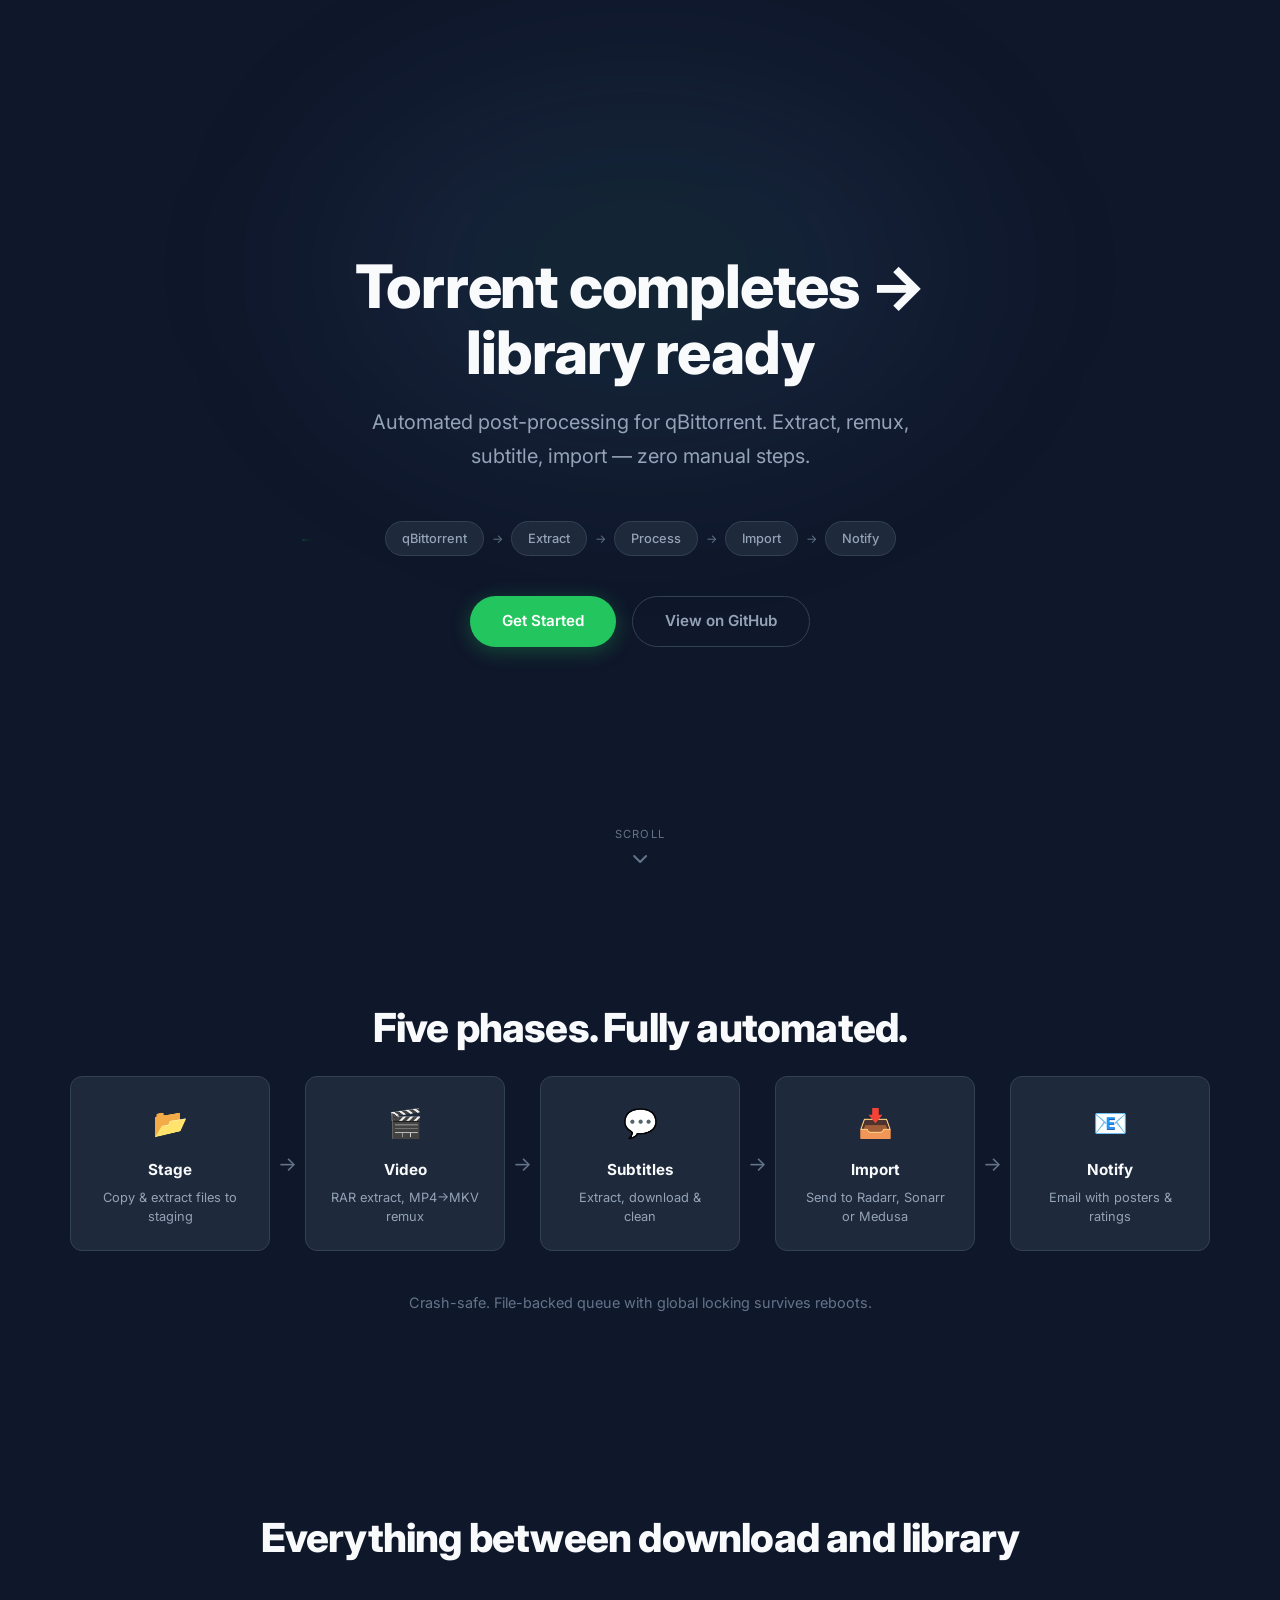
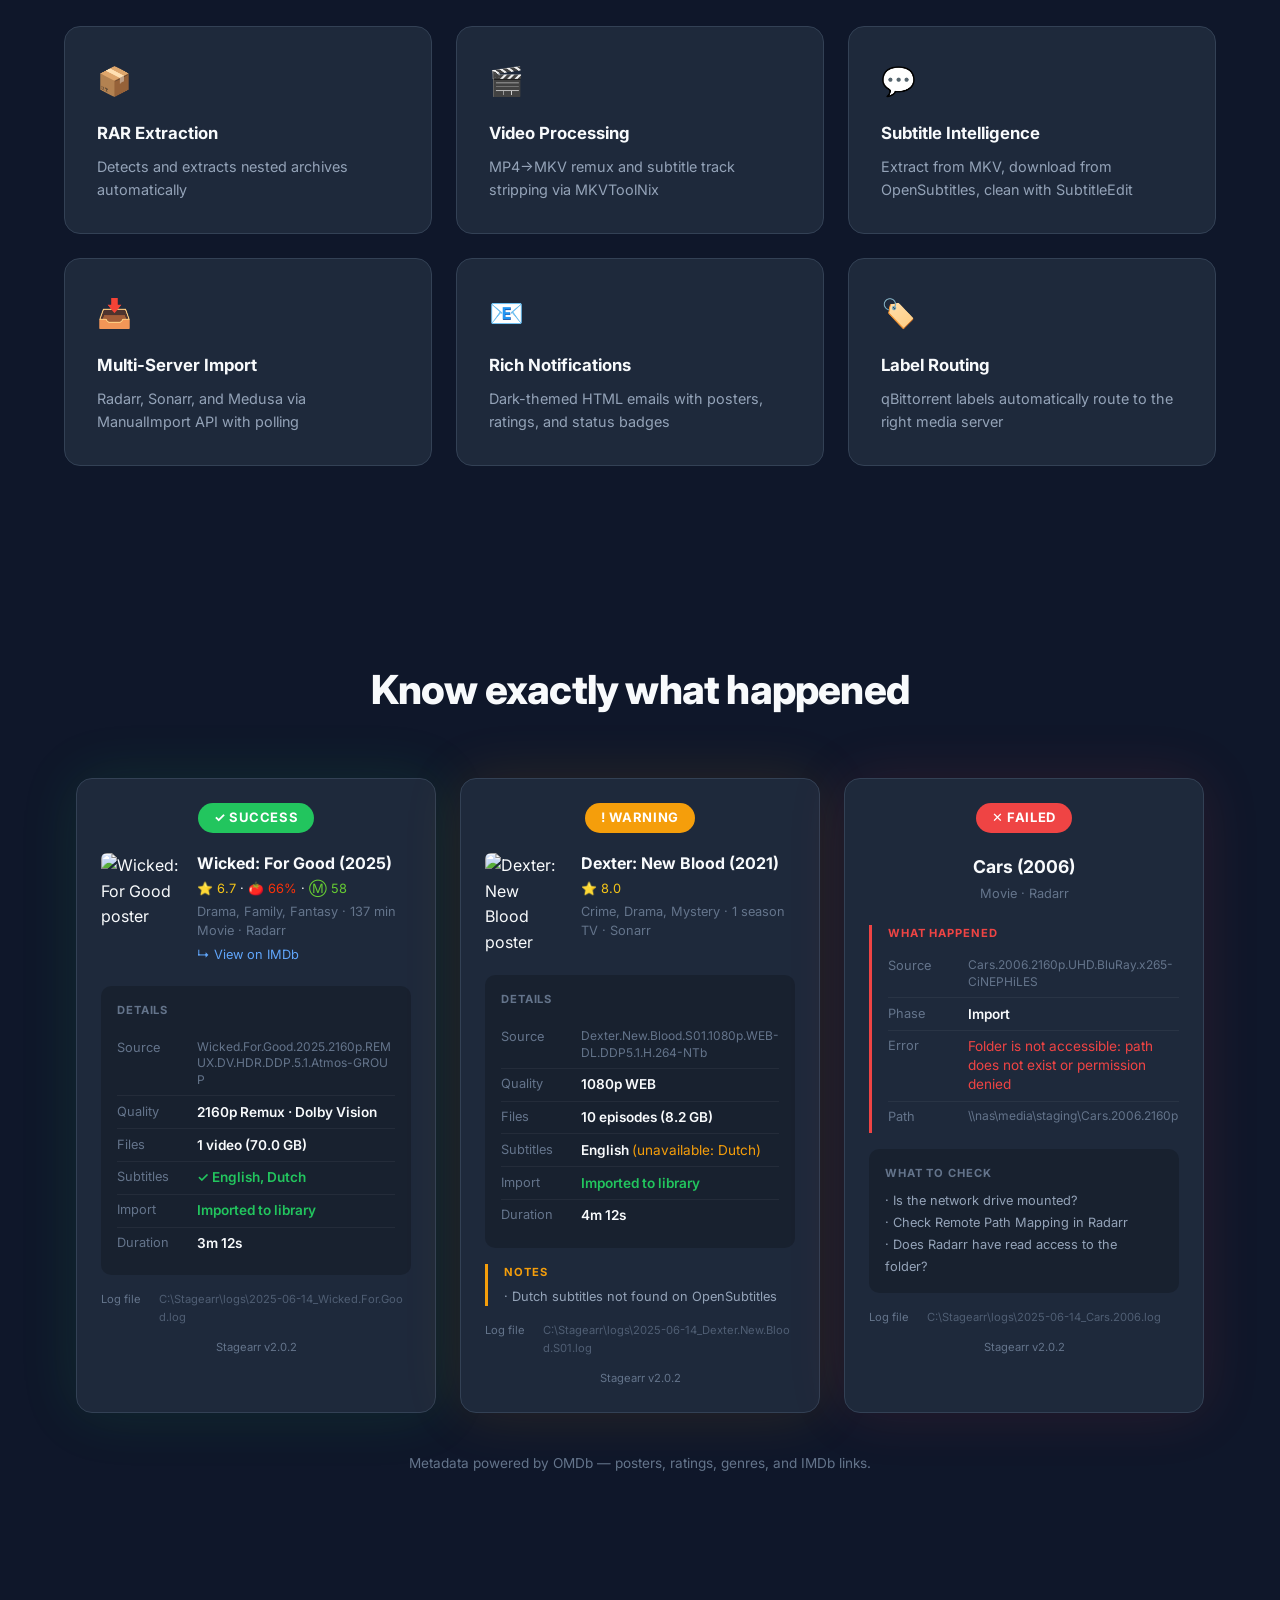
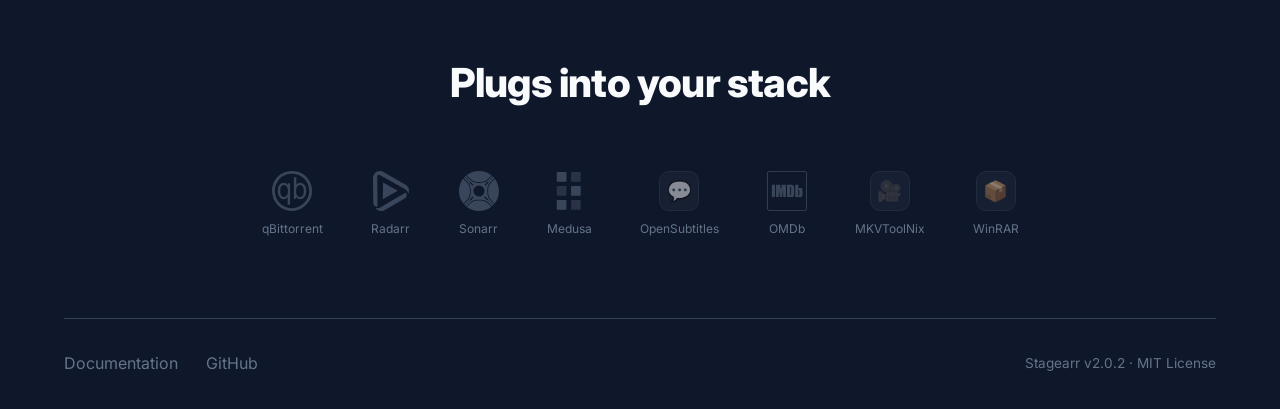
==== commit 0d1016fe: "fix: inline SVG icons, add scroll indicator to hero - Inline brand SVGs for qBittorrent, Radarr, Son" ====
--- a/docs/index.html
+++ b/docs/index.html
@@ -239,6 +239,31 @@
       color: var(--text-primary);
     }
 
+    /* ── Scroll Indicator ── */
+    .scroll-indicator {
+      position: absolute;
+      bottom: 2rem;
+      left: 50%;
+      transform: translateX(-50%);
+      display: flex;
+      flex-direction: column;
+      align-items: center;
+      gap: 0.25rem;
+      color: var(--text-muted);
+      animation: scrollBounce 2s ease-in-out infinite;
+    }
+
+    .scroll-text {
+      font-size: 0.7rem;
+      letter-spacing: 0.1em;
+      text-transform: uppercase;
+    }
+
+    @keyframes scrollBounce {
+      0%, 100% { transform: translateX(-50%) translateY(0); opacity: 0.5; }
+      50% { transform: translateX(-50%) translateY(6px); opacity: 1; }
+    }
+
     /* ── Section Titles ── */
     .section-title {
       text-align: center;
@@ -731,14 +756,31 @@
       width: 40px;
       fill: var(--text-muted);
       opacity: 0.5;
-      filter: grayscale(100%);
       transition: 0.3s;
     }
 
     .integration-item:hover svg {
       opacity: 1;
-      filter: grayscale(0%);
-      fill: var(--text-primary);
+      fill: var(--text-secondary);
+    }
+
+    .integration-item .integration-icon {
+      width: 40px;
+      height: 40px;
+      border-radius: 10px;
+      display: flex;
+      align-items: center;
+      justify-content: center;
+      font-size: 1.25rem;
+      background: var(--bg-card);
+      border: 1px solid var(--border);
+      opacity: 0.5;
+      transition: 0.3s;
+    }
+
+    .integration-item:hover .integration-icon {
+      opacity: 1;
+      border-color: var(--text-muted);
     }
 
     .integration-item span {
@@ -829,6 +871,13 @@
         <a href="https://github.com/Rouzax/TorrentScript" class="btn btn-outline">View on GitHub</a>
       </div>
     </div>
+
+    <div class="scroll-indicator" aria-hidden="true">
+      <span class="scroll-text">Scroll</span>
+      <svg width="20" height="20" viewBox="0 0 20 20" fill="none">
+        <path d="M4 8 L10 14 L16 8" stroke="currentColor" stroke-width="2" stroke-linecap="round" stroke-linejoin="round"/>
+      </svg>
+    </div>
   </section>
 
   <!-- ════════════════════════════════════════════
@@ -1113,89 +1162,43 @@
 
       <div class="integrations" data-animate style="--delay: 0.1s">
 
-        <!-- qBittorrent -->
         <a href="https://www.qbittorrent.org/" class="integration-item" target="_blank" rel="noopener">
-          <svg viewBox="0 0 40 40" xmlns="http://www.w3.org/2000/svg">
-            <circle cx="20" cy="20" r="18" fill="none" stroke="currentColor" stroke-width="2" style="stroke: var(--text-muted)"/>
-            <path d="M20 10 L20 26 M14 20 L20 26 L26 20" fill="none" stroke="currentColor" stroke-width="2.5" stroke-linecap="round" stroke-linejoin="round" style="stroke: var(--text-muted)"/>
-          </svg>
+          <svg role="img" viewBox="0 0 24 24" xmlns="http://www.w3.org/2000/svg"><title>qBittorrent</title><path d="M11.911 23.994c-1.31 0-2.605-.232-3.831-.705-3.4-1.024-6.2-3.865-7.433-7.58-1.23-3.708-.685-7.654 1.459-10.554C4.062 2.038 7.677.094 11.742.008c4.064-.079 7.758 1.703 9.882 4.785a12.066 12.066 0 0 1 2.369 7.145c.138 3.733-1.75 7.368-5.052 9.728-2.147 1.535-4.61 2.328-7.03 2.328zm.11-22.314c-.081 0-.162 0-.244.002-3.5.074-6.599 1.725-8.29 4.415-1.856 2.516-2.31 5.893-1.25 9.086 1.06 3.197 3.448 5.636 6.386 6.523 3.025 1.165 6.496.633 9.345-1.402 2.847-2.035 4.473-5.144 4.351-8.318v-.032c0-2.214-.73-4.41-2.055-6.185-1.78-2.58-4.84-4.09-8.243-4.09zM9.406 20.246v-4.578a2.663 2.663 0 0 1-.952.863 2.573 2.573 0 0 1-1.29.344c-1.016 0-1.893-.444-2.63-1.33-.731-.887-1.097-2.102-1.097-3.646 0-.939.148-1.781.444-2.527.301-.746.734-1.309 1.299-1.69A3.26 3.26 0 0 1 7.052 7.1c1.058 0 1.891.487 2.5 1.46v-1.25h1.306v12.935H9.406zm-4.477-8.285c0 1.203.232 2.108.694 2.711.463.6 1.016.9 1.662.9.619 0 1.15-.286 1.597-.855.446-.576.67-1.447.67-2.615 0-1.245-.237-2.18-.71-2.81-.468-.627-1.02-.941-1.654-.941-.63 0-1.164.293-1.605.88-.435.581-.654 1.491-.654 2.73m9.55 4.702h-1.346V3.755h1.452v4.604c.613-.84 1.395-1.258 2.347-1.258.526 0 1.024.117 1.492.351.464.222.864.558 1.161.978.307.416.546.922.718 1.514.172.593.258 1.227.258 1.902 0 1.603-.363 2.841-1.088 3.716-.727.874-1.598 1.312-2.614 1.312-1.011 0-1.804-.46-2.379-1.382v1.17m-.016-4.746c0 1.122.14 1.932.42 2.432.456.815 1.074 1.223 1.854 1.223.635 0 1.183-.3 1.646-.898.462-.604.693-1.503.693-2.695 0-1.22-.224-2.122-.67-2.703-.44-.58-.975-.872-1.605-.872-.634 0-1.182.303-1.645.907-.463.6-.694 1.468-.694 2.607"/></svg>
           <span>qBittorrent</span>
         </a>
 
-        <!-- Radarr -->
         <a href="https://radarr.video/" class="integration-item" target="_blank" rel="noopener">
-          <svg viewBox="0 0 40 40" xmlns="http://www.w3.org/2000/svg">
-            <rect x="8" y="12" width="24" height="18" rx="2" fill="none" stroke="currentColor" stroke-width="2" style="stroke: var(--text-muted)"/>
-            <circle cx="20" cy="21" r="5" fill="none" stroke="currentColor" stroke-width="2" style="stroke: var(--text-muted)"/>
-            <circle cx="20" cy="21" r="1.5"/>
-            <rect x="16" y="8" width="8" height="4" rx="1" fill="none" stroke="currentColor" stroke-width="2" style="stroke: var(--text-muted)"/>
-          </svg>
+          <svg role="img" viewBox="0 0 24 24" xmlns="http://www.w3.org/2000/svg"><title>Radarr</title><path d="M5.274 0C3.189.039 1.19 1.547 1.19 4.705l.184 14.518c0 1.47 1.103 2.205 2.573 2.021L3.764 3.786c0-1.654.919-1.838 2.022-1.103l14.7 8.27c1.103.734 1.655 1.47 1.838 2.756.92-1.654.552-4.043-1.286-5.33L7.991.846A4.559 4.559 0 0 0 5.274.001zm1.982 6.91-.184 10.107 9.004-5.146Zm13.598 6.064-15.068 8.82c-.92.552-2.022.736-3.124.368.918 1.47 3.307 2.389 5.145 1.47l12.68-7.35c1.102-.736 1.286-2.022.367-3.308z"/></svg>
           <span>Radarr</span>
         </a>
 
-        <!-- Sonarr -->
         <a href="https://sonarr.tv/" class="integration-item" target="_blank" rel="noopener">
-          <svg viewBox="0 0 40 40" xmlns="http://www.w3.org/2000/svg">
-            <rect x="6" y="10" width="28" height="20" rx="2" fill="none" stroke="currentColor" stroke-width="2" style="stroke: var(--text-muted)"/>
-            <line x1="16" y1="34" x2="24" y2="34" stroke="currentColor" stroke-width="2" stroke-linecap="round" style="stroke: var(--text-muted)"/>
-            <line x1="20" y1="30" x2="20" y2="34" stroke="currentColor" stroke-width="2" style="stroke: var(--text-muted)"/>
-            <polyline points="12,24 17,18 22,22 28,15" fill="none" stroke="currentColor" stroke-width="2" stroke-linecap="round" stroke-linejoin="round" style="stroke: var(--text-muted)"/>
-          </svg>
+          <svg role="img" viewBox="0 0 24 24" xmlns="http://www.w3.org/2000/svg"><title>Sonarr</title><path d="M21.212 4.282c1.851 2.204 2.777 4.776 2.777 7.718 0 2.848-.867 5.344-2.602 7.489a934.355 934.355 0 0 1-2.101-2.095c-1.477-1.477-1.792-3.293-1.792-5.278 0-2.224.127-3.486 1.577-4.935l2.478-2.478a13.209 13.209 0 0 0-.337-.421Zm-17.7 16.193C1.708 18.678.6 16.59.188 14.213A11.84 11.84 0 0 1 .011 12c0-.28.006-.548.017-.802 0-.026.007-.052.022-.078.153-2.601 1.076-4.889 2.767-6.865-.108.127-.214.256-.316.387 0 0 1.351 1.346 2.329 2.323 1.408 1.409 1.726 3.215 1.726 5.151 0 1.985-.249 3.762-1.781 5.295-1.035 1.035-2.119 2.124-2.119 2.124.112.136.229.271.349.404.029-.027 1.297-1.348 2.123-2.175 1.638-1.637 1.928-3.528 1.928-5.648 0-2.072-.365-3.997-1.873-5.504a620.045 620.045 0 0 0-2.366-2.357c.168-.196.342-.388.523-.576l3.117 3.106-.194.195 1.903 1.898.547-.549L6.81 6.432l-.196.196L3.495 3.52c.01-.009.436-.416.643-.597.009.011 2.28 2.283 2.28 2.283 1.538 1.537 3.5 1.955 5.621 1.955 2.18 0 4.134-.442 5.731-2.038.907-.908 2.153-2.149 2.162-2.16.17.151.491.461.56.528l.013.013-3.111 3.028-.001.002-.197-.194-1.876 1.903.552.543 1.875-1.903-.197-.194 3.109-3.026c.193.203.377.41.553.619-.03.025-2.495 2.546-2.495 2.546-1.556 1.556-1.723 2.9-1.723 5.288 0 2.121.361 4.054 1.939 5.632a576.91 576.91 0 0 0 2.133 2.124c-.183.208-.599.645-.613.66l-3.066-3.174.195-.196-1.995-1.986-.546.549 1.995 1.986.195-.196 3.065 3.172c-.021.019-.385.362-.552.506-.01-.013-1.974-1.978-1.974-1.978-1.842-1.842-3.299-2.039-5.731-2.039-2.338 0-3.92.239-5.632 1.95-.944.944-2.078 2.085-2.089 2.099-.275-.23-.649-.594-.649-.594l3.019-3.024.199.192 1.854-1.925-.558-.538-1.854 1.926.199.191-3.016 3.022ZM12 8.672A3.33 3.33 0 0 0 8.672 12 3.33 3.33 0 0 0 12 15.328 3.33 3.33 0 0 0 15.328 12 3.33 3.33 0 0 0 12 8.672ZM4.52 2.6C6.665.867 9.162 0 12.011 0c2.88 0 5.394.88 7.541 2.639 0 0-1.215 1.209-2.136 2.13-1.496 1.496-3.334 1.892-5.377 1.892-1.985 0-3.829-.37-5.267-1.809L4.52 2.6Zm14.837 18.909a9.507 9.507 0 0 1-.342.256C16.994 23.255 14.659 24 12.011 24c-2.652 0-4.983-.745-6.993-2.235-.104-.074-.208-.15-.31-.227 0 0 1.096-1.101 2.053-2.058 1.602-1.602 3.09-1.804 5.278-1.804 2.28 0 3.651.166 5.377 1.892l1.941 1.941Z"/></svg>
           <span>Sonarr</span>
         </a>
 
-        <!-- Medusa -->
         <a href="https://pymedusa.com/" class="integration-item" target="_blank" rel="noopener">
-          <svg viewBox="0 0 40 40" xmlns="http://www.w3.org/2000/svg">
-            <path d="M20 8 Q12 8 12 16 Q12 24 20 32 Q28 24 28 16 Q28 8 20 8Z" fill="none" stroke="currentColor" stroke-width="2" style="stroke: var(--text-muted)"/>
-            <circle cx="17" cy="17" r="1.5"/>
-            <circle cx="23" cy="17" r="1.5"/>
-            <path d="M8 10 Q12 6 16 10" fill="none" stroke="currentColor" stroke-width="2" stroke-linecap="round" style="stroke: var(--text-muted)"/>
-            <path d="M24 10 Q28 6 32 10" fill="none" stroke="currentColor" stroke-width="2" stroke-linecap="round" style="stroke: var(--text-muted)"/>
-            <path d="M10 7 Q14 3 18 8" fill="none" stroke="currentColor" stroke-width="1.5" stroke-linecap="round" style="stroke: var(--text-muted)"/>
-            <path d="M22 8 Q26 3 30 7" fill="none" stroke="currentColor" stroke-width="1.5" stroke-linecap="round" style="stroke: var(--text-muted)"/>
-          </svg>
+          <svg role="img" viewBox="0 0 154 154" xmlns="http://www.w3.org/2000/svg"><title>Medusa</title><rect x="30" y="4" width="37" height="37" rx="2"/><rect x="85" y="4" width="37" height="37" rx="2" opacity="0.6"/><rect x="30" y="58" width="37" height="37" rx="2" opacity="0.6"/><rect x="85" y="58" width="37" height="37" rx="2"/><rect x="30" y="112" width="37" height="37" rx="2"/><rect x="85" y="112" width="37" height="37" rx="2" opacity="0.6"/></svg>
           <span>Medusa</span>
         </a>
 
-        <!-- OpenSubtitles -->
         <a href="https://www.opensubtitles.com/" class="integration-item" target="_blank" rel="noopener">
-          <svg viewBox="0 0 40 40" xmlns="http://www.w3.org/2000/svg">
-            <path d="M6 20 Q6 10 20 10 Q34 10 34 20 Q34 30 24 30 L18 35 L18 30 Q6 30 6 20Z" fill="none" stroke="currentColor" stroke-width="2" stroke-linejoin="round" style="stroke: var(--text-muted)"/>
-            <line x1="13" y1="17" x2="27" y2="17" stroke="currentColor" stroke-width="2" stroke-linecap="round" style="stroke: var(--text-muted)"/>
-            <line x1="13" y1="22" x2="23" y2="22" stroke="currentColor" stroke-width="2" stroke-linecap="round" style="stroke: var(--text-muted)"/>
-          </svg>
+          <div class="integration-icon">&#x1F4AC;</div>
           <span>OpenSubtitles</span>
         </a>
 
-        <!-- OMDb -->
         <a href="https://www.omdbapi.com/" class="integration-item" target="_blank" rel="noopener">
-          <svg viewBox="0 0 40 40" xmlns="http://www.w3.org/2000/svg">
-            <polygon points="20,6 24,15 34,16 27,23 29,33 20,28 11,33 13,23 6,16 16,15" fill="none" stroke="currentColor" stroke-width="2" stroke-linejoin="round" style="stroke: var(--text-muted)"/>
-          </svg>
+          <svg role="img" viewBox="0 0 24 24" xmlns="http://www.w3.org/2000/svg"><title>IMDb</title><path d="M22.3781 0H1.6218C.7411.0583.0587.7437.0018 1.5953l-.001 20.783c.0585.8761.7125 1.543 1.5559 1.6191A.337.337 0 0 0 1.6016 24h20.7971a.4579.4579 0 0 0 .0437-.002c.8727-.0768 1.5568-.8271 1.5568-1.7085V1.7098c0-.8914-.696-1.6416-1.584-1.7078A.3294.3294 0 0 0 22.3781 0zm0 .496a1.2144 1.2144 0 0 1 1.1252 1.2139v20.5797c0 .6377-.4875 1.1602-1.1045 1.2145H1.6016c-.5967-.0543-1.0645-.5297-1.1053-1.1258V1.6284C.5371 1.0185 1.0184.5364 1.6217.496h20.7564zM4.7954 8.2603v7.3636H2.8899V8.2603h1.9055zm6.5367 0v7.3636H9.6707v-4.9704l-.6711 4.9704H7.813l-.6986-4.8618-.0066 4.8618h-1.668V8.2603h2.468c.0748.4476.1492.9694.2307 1.5734l.2712 1.8713.4407-3.4447h2.4817zm2.9772 1.3289c.0742.0404.122.108.1417.2034.0279.0953.0345.3118.0345.6442v2.8548c0 .4881-.0345.7867-.0955.8954-.0609.1152-.2304.1695-.5018.1695V9.5211c.204 0 .3457.0205.4211.0681zm-.0211 6.0347c.4543 0 .8006-.0265 1.0245-.0742.2304-.0477.4204-.1357.5694-.2648.1556-.1218.2642-.298.3251-.5219.0611-.2238.1021-.6648.1021-1.3224v-2.5832c0-.6986-.0271-1.1668-.0742-1.4039-.041-.237-.1431-.4543-.3126-.6437-.1695-.1973-.4198-.3324-.7456-.421-.3191-.0808-.8542-.1285-1.7694-.1285h-1.4244v7.3636h2.3051zm5.14-1.7827c0 .3523-.0199.5762-.0544.6708-.033.0947-.1894.1424-.3046.1424-.1086 0-.19-.0477-.2238-.1351-.041-.0887-.0609-.2986-.0609-.6238v-1.9469c0-.3324.0199-.5423.0543-.6237.0338-.0808.1086-.122.2171-.122.1153 0 .2709.0412.3114.1425.041.0947.0609.2986.0609.6032v1.8926zm-2.4747-5.5809v7.3636h1.7157l.1152-.4675c.1556.1894.3251.3324.5152.4271.1828.0881.4608.1357.678.1357.3047 0 .5629-.0748.7802-.237.2165-.1562.3589-.3462.4198-.5628.0543-.2173.0887-.543.0887-.9841v-2.0675c0-.4409-.0139-.7324-.0344-.8681-.0199-.1357-.0742-.2781-.1695-.4204-.1021-.1425-.2437-.251-.4272-.3325-.1834-.0742-.3999-.1152-.6576-.1152-.2172 0-.4952.0477-.6846.1285-.1835.0887-.353.2238-.5086.4007V8.2603h-1.8309z"/></svg>
           <span>OMDb</span>
         </a>
 
-        <!-- MKVToolNix -->
         <a href="https://mkvtoolnix.download/" class="integration-item" target="_blank" rel="noopener">
-          <svg viewBox="0 0 40 40" xmlns="http://www.w3.org/2000/svg">
-            <rect x="8" y="6" width="24" height="28" rx="2" fill="none" stroke="currentColor" stroke-width="2" style="stroke: var(--text-muted)"/>
-            <polyline points="22,6 22,14 30,14" fill="none" stroke="currentColor" stroke-width="2" stroke-linejoin="round" style="stroke: var(--text-muted)"/>
-            <polygon points="16,20 16,28 24,24" fill="none" stroke="currentColor" stroke-width="2" stroke-linejoin="round" style="stroke: var(--text-muted)"/>
-          </svg>
+          <div class="integration-icon">&#x1F3A5;</div>
           <span>MKVToolNix</span>
         </a>
 
-        <!-- WinRAR -->
         <a href="https://www.win-rar.com/" class="integration-item" target="_blank" rel="noopener">
-          <svg viewBox="0 0 40 40" xmlns="http://www.w3.org/2000/svg">
-            <rect x="8" y="4" width="24" height="32" rx="2" fill="none" stroke="currentColor" stroke-width="2" style="stroke: var(--text-muted)"/>
-            <rect x="17" y="8" width="6" height="4" rx="0.5" fill="none" stroke="currentColor" stroke-width="1.5" style="stroke: var(--text-muted)"/>
-            <rect x="17" y="14" width="6" height="4" rx="0.5" fill="none" stroke="currentColor" stroke-width="1.5" style="stroke: var(--text-muted)"/>
-            <rect x="17" y="20" width="6" height="4" rx="0.5" fill="none" stroke="currentColor" stroke-width="1.5" style="stroke: var(--text-muted)"/>
-            <rect x="14" y="26" width="12" height="8" rx="1" fill="none" stroke="currentColor" stroke-width="1.5" style="stroke: var(--text-muted)"/>
-            <line x1="18" y1="29" x2="22" y2="29" stroke="currentColor" stroke-width="1.5" stroke-linecap="round" style="stroke: var(--text-muted)"/>
-          </svg>
+          <div class="integration-icon">&#x1F4E6;</div>
           <span>WinRAR</span>
         </a>
 
